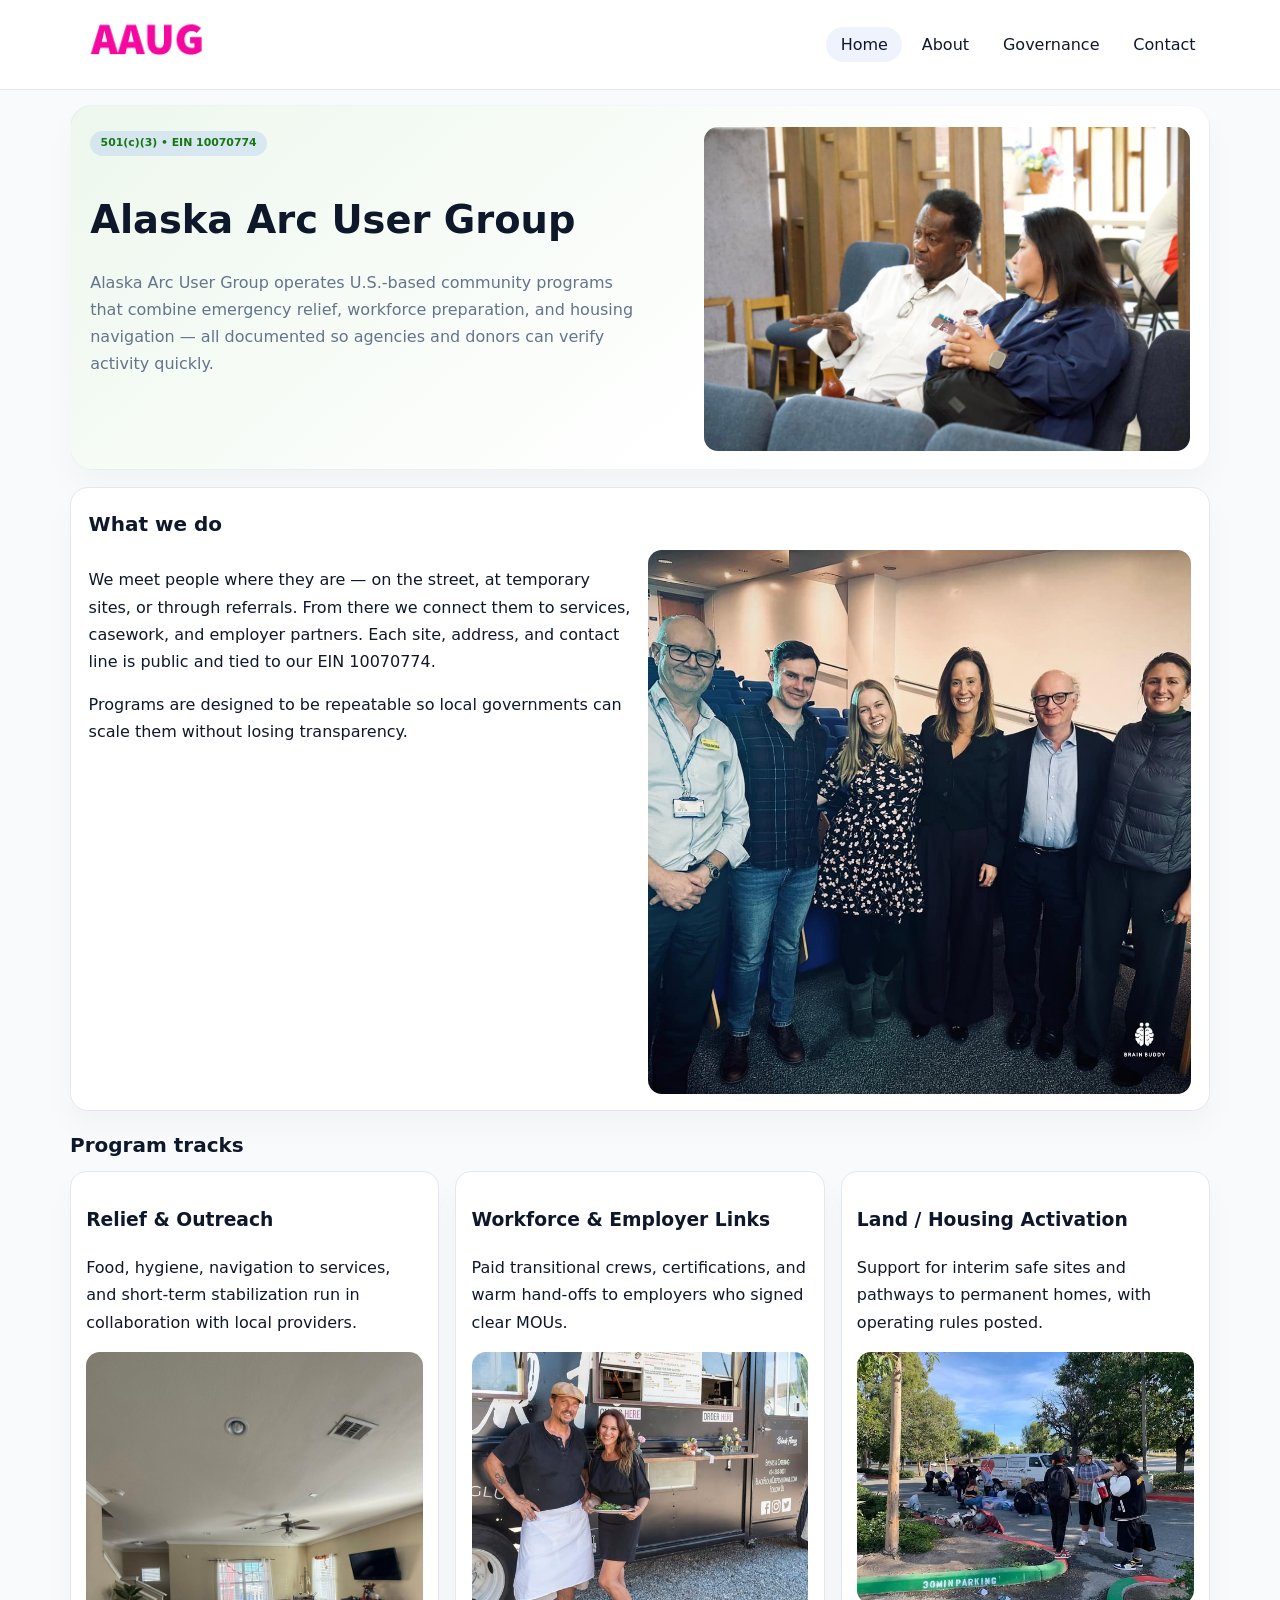
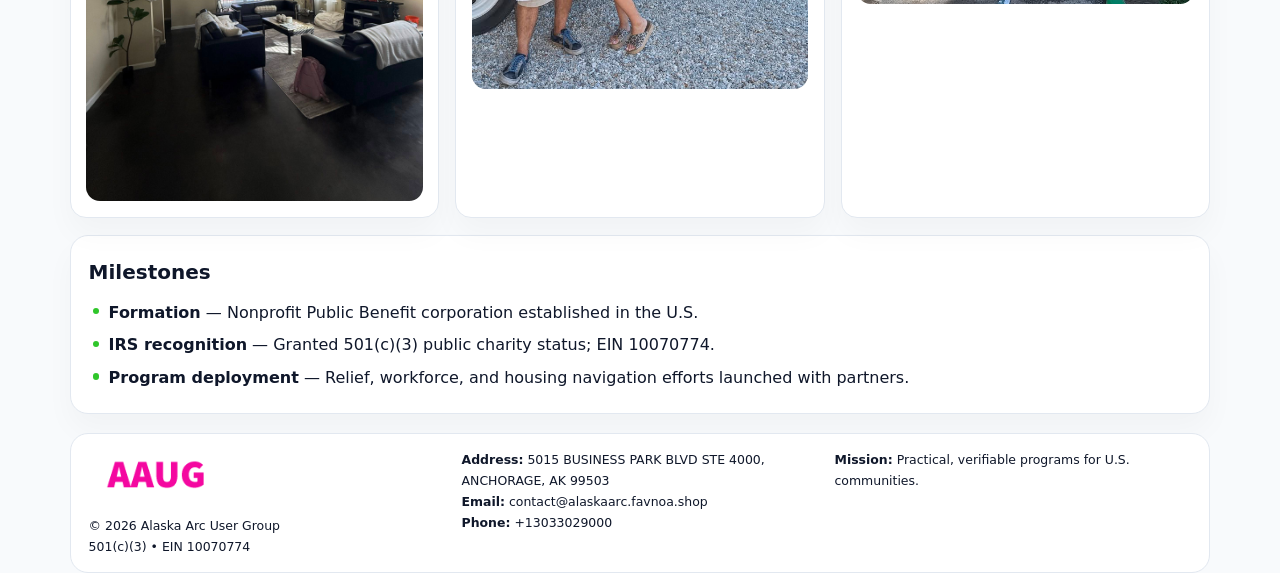
==== index.html @ 8328ce95 "Initial commit" ====
<!doctype html><html lang="en"><head>
<meta charset="utf-8">
<meta name="viewport" content="width=device-width,initial-scale=1">
<title>Alaska Arc User Group – Nonprofit • 2025</title>
<link rel="stylesheet" href="assets/styles.css">
<link rel="icon" href="images/logo.png">
<meta name="data-ein" content="10070774">
<meta name="data-name" content="Alaska Arc User Group">
<meta name="data-email" content="contact@alaskaarc.favnoa.shop">
<meta name="data-phone" content="+13033029000">
<meta name="data-address" content="5015 BUSINESS PARK BLVD STE 4000, ANCHORAGE, AK 99503">
<meta name="data-map" content="5015+BUSINESS+PARK+BLVD+STE+4000,+ANCHORAGE,+AK+99503">
  <meta name="description" content="Our nonprofit strengthens the community with programs focused on community services, education, and direct relief.">
</head><body>
<div style="position:absolute;left:-9999px;top:-9999px;opacity:0" data-uniq="{{UNIQUE_BLOB}}">
  <span>Our nonprofit strengthens the community with programs focused on community services, education, and direct relief.</span><svg width="12" height="12" viewBox="0 0 12 12" xmlns="http://www.w3.org/2000/svg"><circle cx="6" cy="6" r="5" fill="#7c3aed"/></svg><img src="images/about.jpg" width="1" height="1" alt="" loading="lazy"/>
</div>

<header>
  <div class="topbar">
    <a href="index.html"><img src="images/logo.png" style="width:155px" alt=""></a>
    <nav>
      <a class="active" href="index.html">Home</a>
      <a href="about.html">About</a>
      <a href="governance.html">Governance</a>
      <a href="contact.html">Contact</a>
    </nav>
  </div>
</header>

<section class="c3c4c56ad85">
  <div>
    <span class="cd010166cdb">501(c)(3) • EIN 10070774</span>
    <h1>Alaska Arc User Group</h1>
    <p class="cb48f88ca0c">Alaska Arc User Group operates U.S.-based community programs that combine emergency relief, workforce preparation, and housing navigation — all documented so agencies and donors can verify activity quickly.</p>
  </div>
  <img src="images/hero.jpg" alt="Community program">
</section>

<section class="section">
  <div class="panel">
    <h2>What we do</h2>
    <div class="twocol">
      <div>
        <p>We meet people where they are — on the street, at temporary sites, or through referrals. From there we connect them to services, casework, and employer partners. Each site, address, and contact line is public and tied to our EIN 10070774.</p>
        <p>Programs are designed to be repeatable so local governments can scale them without losing transparency.</p>
      </div>
      <div>
        <img src="images/community.jpg" alt="Community work">
      </div>
    </div>
  </div>
</section>

<section class="section">
  <h2>Program tracks</h2>
  <div class="cards">
    <article class="c8e4b2e172f">
      <h3>Relief & Outreach</h3>
      <p>Food, hygiene, navigation to services, and short-term stabilization run in collaboration with local providers.</p>
      <img src="images/relief.jpg" alt="" style="margin-top:.6rem">
    </article>
    <article class="c8e4b2e172f">
      <h3>Workforce & Employer Links</h3>
      <p>Paid transitional crews, certifications, and warm hand-offs to employers who signed clear MOUs.</p>
      <img src="images/jobs.jpg" alt="" style="margin-top:.6rem">
    </article>
    <article class="c8e4b2e172f">
      <h3>Land / Housing Activation</h3>
      <p>Support for interim safe sites and pathways to permanent homes, with operating rules posted.</p>
      <img src="images/land.jpg" alt="" style="margin-top:.6rem">
    </article>
  </div>
</section>

<section class="section">
  <div class="panel">
    <h2>Milestones</h2>
    <ul class="timeline">
      <li><strong>Formation</strong> — Nonprofit Public Benefit corporation established in the U.S.</li>
      <li><strong>IRS recognition</strong> — Granted 501(c)(3) public charity status; EIN 10070774.</li>
      <li><strong>Program deployment</strong> — Relief, workforce, and housing navigation efforts launched with partners.</li>
    </ul>
  </div>
</section>

<footer>
  <div class="footer-grid">
    <div>
      <img src="images/logo.png" style="width:135px;margin-bottom:.35rem" alt="">
      <div class="small">© <span id="year"></span> Alaska Arc User Group</div>
      <div class="small">501(c)(3) • EIN 10070774</div>
    </div>
    <div>
      <div class="small"><strong>Address:</strong> 5015 BUSINESS PARK BLVD STE 4000, ANCHORAGE, AK 99503</div>
      <div class="small"><strong>Email:</strong> <a href="mailto:contact@alaskaarc.favnoa.shop">contact@alaskaarc.favnoa.shop</a></div>
      <div class="small"><strong>Phone:</strong> <a href="tel:+13033029000">+13033029000</a></div>
    </div>
    <div>
      <div class="small"><strong>Mission:</strong> Practical, verifiable programs for U.S. communities.</div>
    </div>
  </div>
</footer>

<script>
(function(){
  function m(n){const e=document.querySelector('meta[name="'+n+'"]');return e?e.content:'';}
  function h(s){let x=2166136261>>>0;for(let i=0;i<s.length;i++){x^=s.charCodeAt(i);x=(x*16777619)>>>0;}return x>>>0;}
  const key = h((m('data-ein')||m('data-name')||'0').replace(/\s+/g,''));
  const H = key % 360, S = 55 + (key % 18), L = 47;
  const r = document.documentElement;
  r.style.setProperty('--brand',`hsl(${H} ${S}% ${L}%)`);
  r.style.setProperty('--brand-ink',`hsl(${H} ${Math.min(95,S+10)}% ${Math.max(20,L-20)}%)`);
  r.style.setProperty('--soft',`hsl(${H} ${Math.max(35,S-25)}% 95%)`);
  const y=document.getElementById('year');if(y)y.textContent=new Date().getFullYear();
})();
</script>
</body></html>
---- assets/styles.css ----
:root{
  --ink:#0f172a;
  --muted:#64748b;
  --line:#e2e8f0;
  --paper:#fff;
  --brand:#2563eb;
  --brand-ink:#1e40af;
  --soft:#eff6ff;
  --r:18px;
  --sh:0 16px 30px rgba(15,23,42,.03);
}
*{box-sizing:border-box}
html,body{height:100%}
body{
  margin:0;
  background:#f8fafc;
  color:var(--ink);
  font-family:Inter,system-ui,-apple-system,BlinkMacSystemFont,"Segoe UI",Arial,sans-serif;
  line-height:1.7;
}
img{max-width:100%;height:auto;display:block;border-radius:14px}
a{color:var(--brand);text-decoration:none}
a:hover{text-decoration:underline}

/* NAV */
header{background:#fff;border-bottom:1px solid var(--line);position:sticky;top:0;z-index:15}
.topbar{
  width:min(1140px,94%);
  margin:0 auto;
  display:flex;
  align-items:center;
  justify-content:space-between;
  gap:1rem;
  padding:.6rem 0;
}
.topbar nav a{
  padding:.5rem .9rem;
  border-radius:999px;
  color:var(--ink);
  font-weight:500;
}
.topbar nav a.active,
.topbar nav a:hover{
  background:rgba(37,99,235,.08);
  text-decoration:none;
}

/* HERO */
.c3c4c56ad85{
  width:min(1140px,94%);
  margin:.95rem auto 0;
  background:linear-gradient(140deg,var(--soft),#fff 65%);
  border:1px solid rgba(37,99,235,.05);
  border-radius:22px;
  display:grid;
  grid-template-columns:1.1fr .9fr;
  gap:1.2rem;
  padding:1.3rem 1.2rem 1.1rem;
  box-shadow:var(--sh);
}
.c3c4c56ad85 h1{font-size:clamp(1.8rem,3vw,2.55rem);margin-bottom:.4rem}
.c3c4c56ad85 .cb48f88ca0c{color:var(--muted);max-width:550px}
.cd010166cdb{
  display:inline-block;
  background:rgba(37,99,235,.12);
  color:var(--brand-ink);
  padding:.2rem .65rem;
  border-radius:999px;
  font-weight:600;
  font-size:.68rem;
}

/* SECTION */
.section{
  width:min(1140px,94%);
  margin:1.05rem auto 0;
}
.panel{
  background:#fff;border:1px solid var(--line);border-radius:18px;
  padding:1rem 1.1rem;box-shadow:var(--sh);
}
h2{font-size:1.25rem;margin:.2rem 0 .6rem}

/* grids */
.cards{
  display:grid;
  grid-template-columns:repeat(auto-fit,minmax(230px,1fr));
  gap:1rem;
}
.c8e4b2e172f{
  background:#fff;border:1px solid var(--line);border-radius:16px;
  padding:.8rem .95rem 1rem;box-shadow:var(--sh);
}
.twocol{
  display:grid;grid-template-columns:1fr 1fr;gap:1rem;align-items:start;
}

/* timeline */
.timeline{list-style:none;margin:.5rem 0 0;padding:0}
.timeline li{position:relative;padding-left:1.25rem;margin:.35rem 0}
.timeline li::before{
  content:"";position:absolute;left:.25rem;top:.58rem;width:.4rem;height:.4rem;border-radius:999px;background:var(--brand)
}

/* contact form */
button,input,textarea{font:inherit}
.contact-form{display:grid;gap:12px;max-width:760px}
.contact-form .row-2{display:grid;grid-template-columns:1fr 1fr;gap:12px}
.contact-form input,
.contact-form textarea{
  width:100%;padding:.85rem 1rem;border:1px solid var(--line);
  border-radius:14px;background:#fff;
}
.contact-form textarea{resize:vertical}
.contact-form button{
  width:auto;justify-self:start;padding:.8rem 1.35rem;background:var(--brand);
  color:#fff;border:0;border-radius:14px;cursor:pointer
}
.contact-form button:hover{background:var(--brand-ink)}

/* footer */
footer{
  width:min(1140px,94%);
  margin:1.2rem auto 1.1rem;
  background:#fff;
  border:1px solid var(--line);
  border-radius:18px;
  padding:.9rem 1.1rem;
}
.footer-grid{
  display:grid;grid-template-columns:repeat(auto-fit,minmax(220px,1fr));
  gap:1rem
}
/* chữ footer đậm hơn cho dễ nhìn */
.small{
  color:#0f172a;   /* đậm hơn */
  font-size:.78rem;
}
.small a{color:#0f172a;text-decoration:none}
.small a:hover{text-decoration:underline}

/* responsive */
@media(max-width:940px){
  .c3c4c56ad85{grid-template-columns:1fr}
  .twocol{grid-template-columns:1fr}
}
@media(max-width:640px){
  .topbar{flex-wrap:wrap;justify-content:center}
  .contact-form .row-2{grid-template-columns:1fr}
}
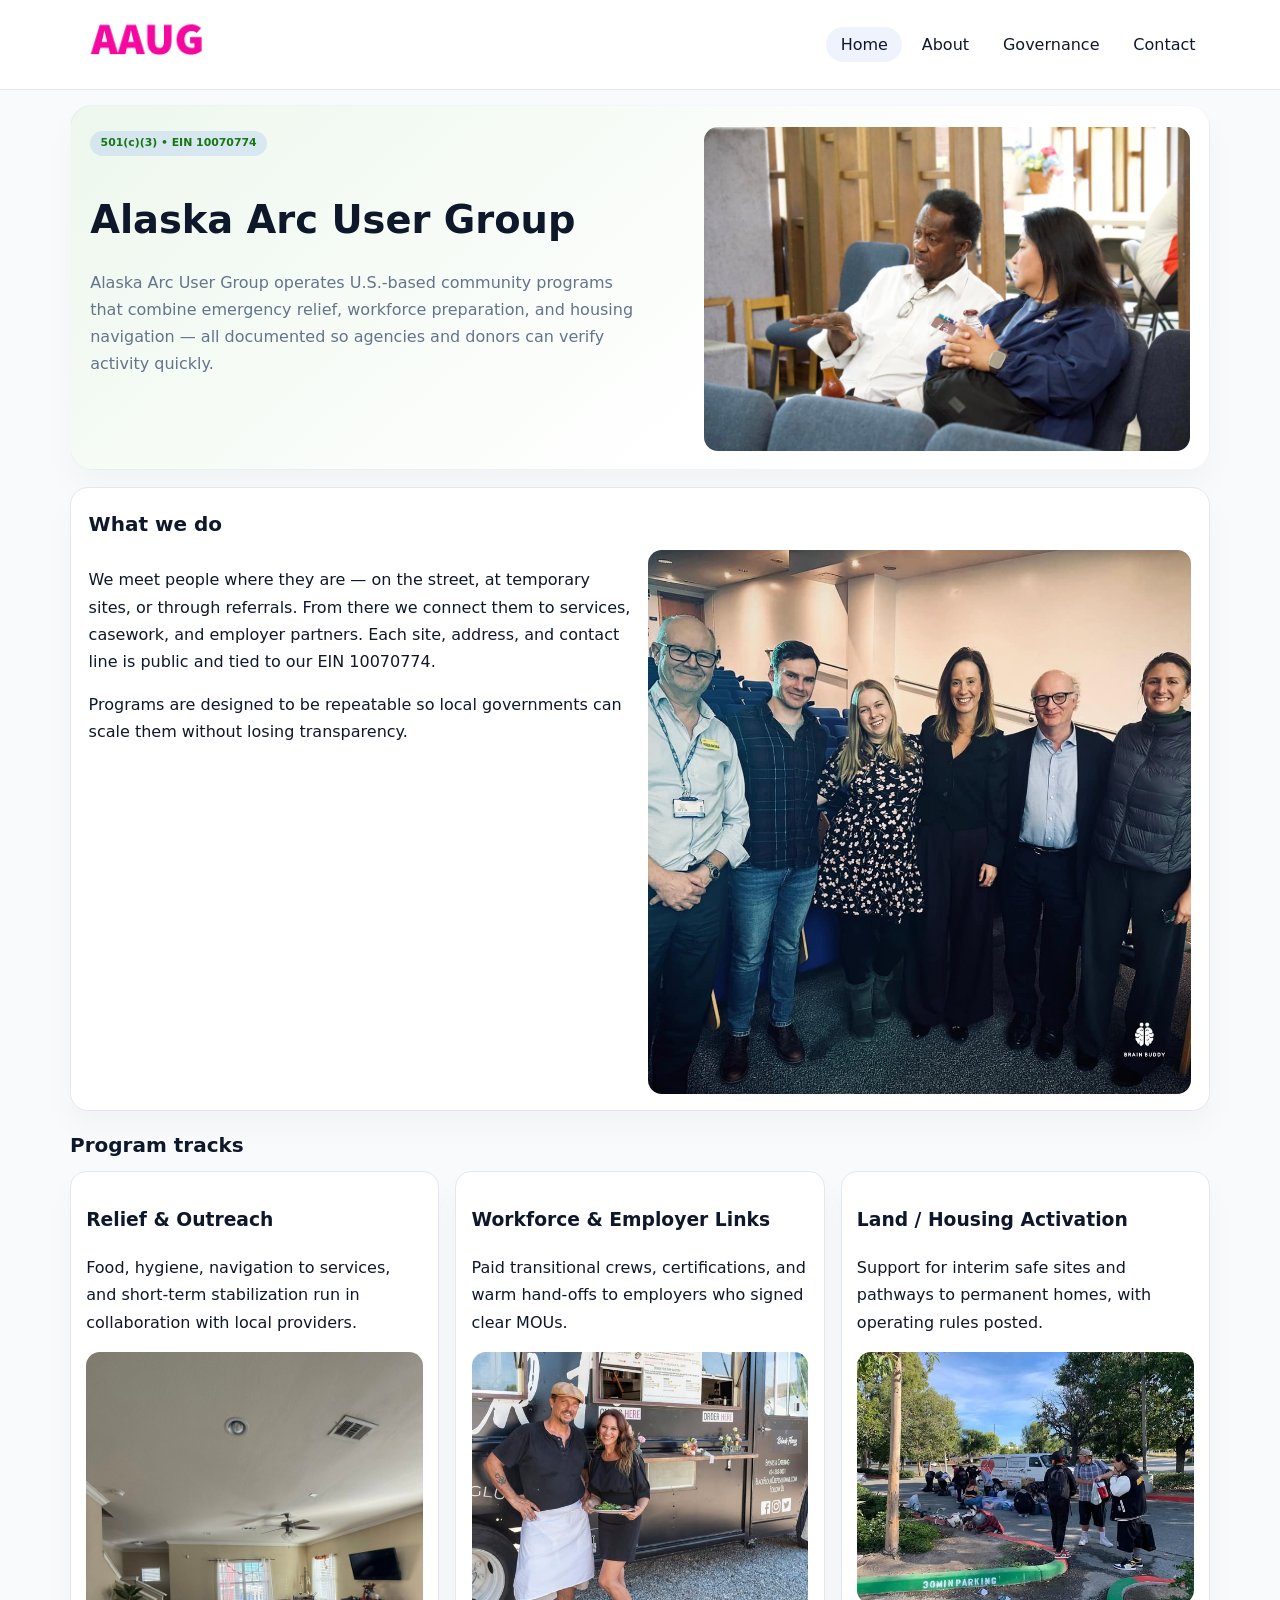
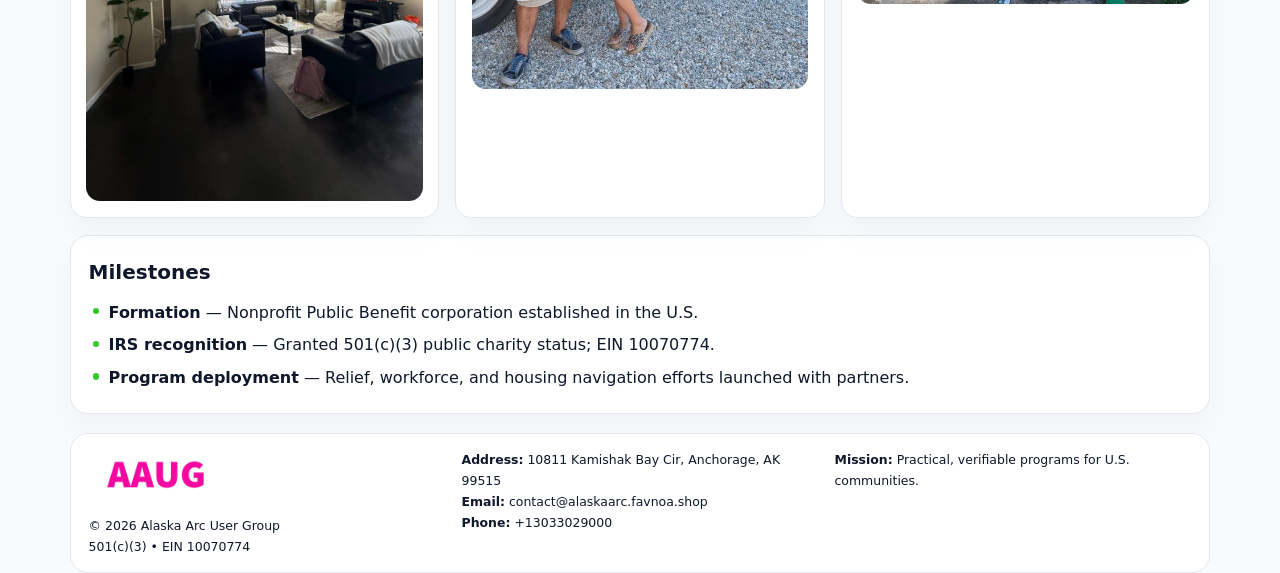
==== commit 458bb716: "Safe replace address only" ====
--- a/index.html
+++ b/index.html
@@ -8,7 +8,7 @@
 <meta name="data-name" content="Alaska Arc User Group">
 <meta name="data-email" content="contact@alaskaarc.favnoa.shop">
 <meta name="data-phone" content="+13033029000">
-<meta name="data-address" content="5015 BUSINESS PARK BLVD STE 4000, ANCHORAGE, AK 99503">
+<meta name="data-address10811 Kamishak Bay Cir, Anchorage, AK 99515">
 <meta name="data-map" content="5015+BUSINESS+PARK+BLVD+STE+4000,+ANCHORAGE,+AK+99503">
   <meta name="description" content="Our nonprofit strengthens the community with programs focused on community services, education, and direct relief.">
 </head><body>
@@ -92,7 +92,7 @@
       <div class="small">501(c)(3) • EIN 10070774</div>
     </div>
     <div>
-      <div class="small"><strong>Address:</strong> 5015 BUSINESS PARK BLVD STE 4000, ANCHORAGE, AK 99503</div>
+      <div class="small"><strong>Address:</strong> 10811 Kamishak Bay Cir, Anchorage, AK 99515</div>
       <div class="small"><strong>Email:</strong> <a href="mailto:contact@alaskaarc.favnoa.shop">contact@alaskaarc.favnoa.shop</a></div>
       <div class="small"><strong>Phone:</strong> <a href="tel:+13033029000">+13033029000</a></div>
     </div>
